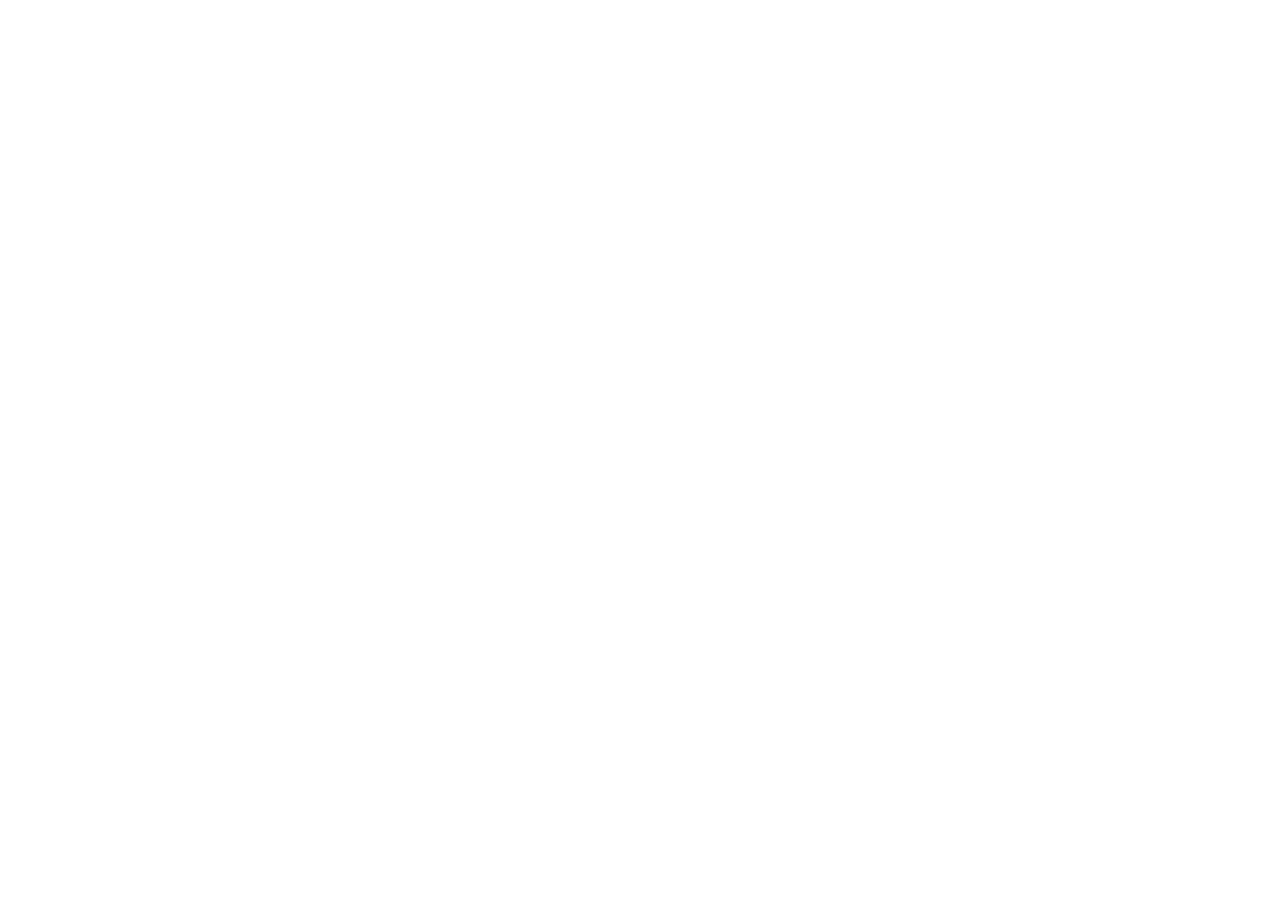
==== assets/templates/index.html @ 72d123b5 "rearranged files and paths" ====
<!DOCTYPE html>
<html lang="en-us">
  <head>
    <meta charset="UTF-8">
    <title>A Look Into The Olypmics</title>

    <!-- Leaflet CSS -->
    <link rel="stylesheet" href="https://unpkg.com/leaflet@1.3.3/dist/leaflet.css"
    integrity="sha512-Rksm5RenBEKSKFjgI3a41vrjkw4EVPlJ3+OiI65vTjIdo9brlAacEuKOiQ5OFh7cOI1bkDwLqdLw3Zg0cRJAAQ=="
    crossorigin=""/>

    <!-- d3 JavaScript -->
    <script src="https://d3js.org/d3.v5.min.js"></script>

    <!-- Our CSS -->
    <link rel="stylesheet" type="text/css" href="style.css">

  </head>
  <body>

    <!-- map div -->
    <div id="map"></div>


    <!-- Leaflet JS -->
    <script src="https://unpkg.com/leaflet@1.3.3/dist/leaflet.js"
    integrity="sha512-tAGcCfR4Sc5ZP5ZoVz0quoZDYX5aCtEm/eu1KhSLj2c9eFrylXZknQYmxUssFaVJKvvc0dJQixhGjG2yXWiV9Q=="
    crossorigin=""></script>
    <!-- API key -->
    <script type="text/javascript" src="config.js"></script>
      <!-- JS  -->
    <script type="text/javascript" src="../js/maplogic.js"></script>
 

  </body>
</html>
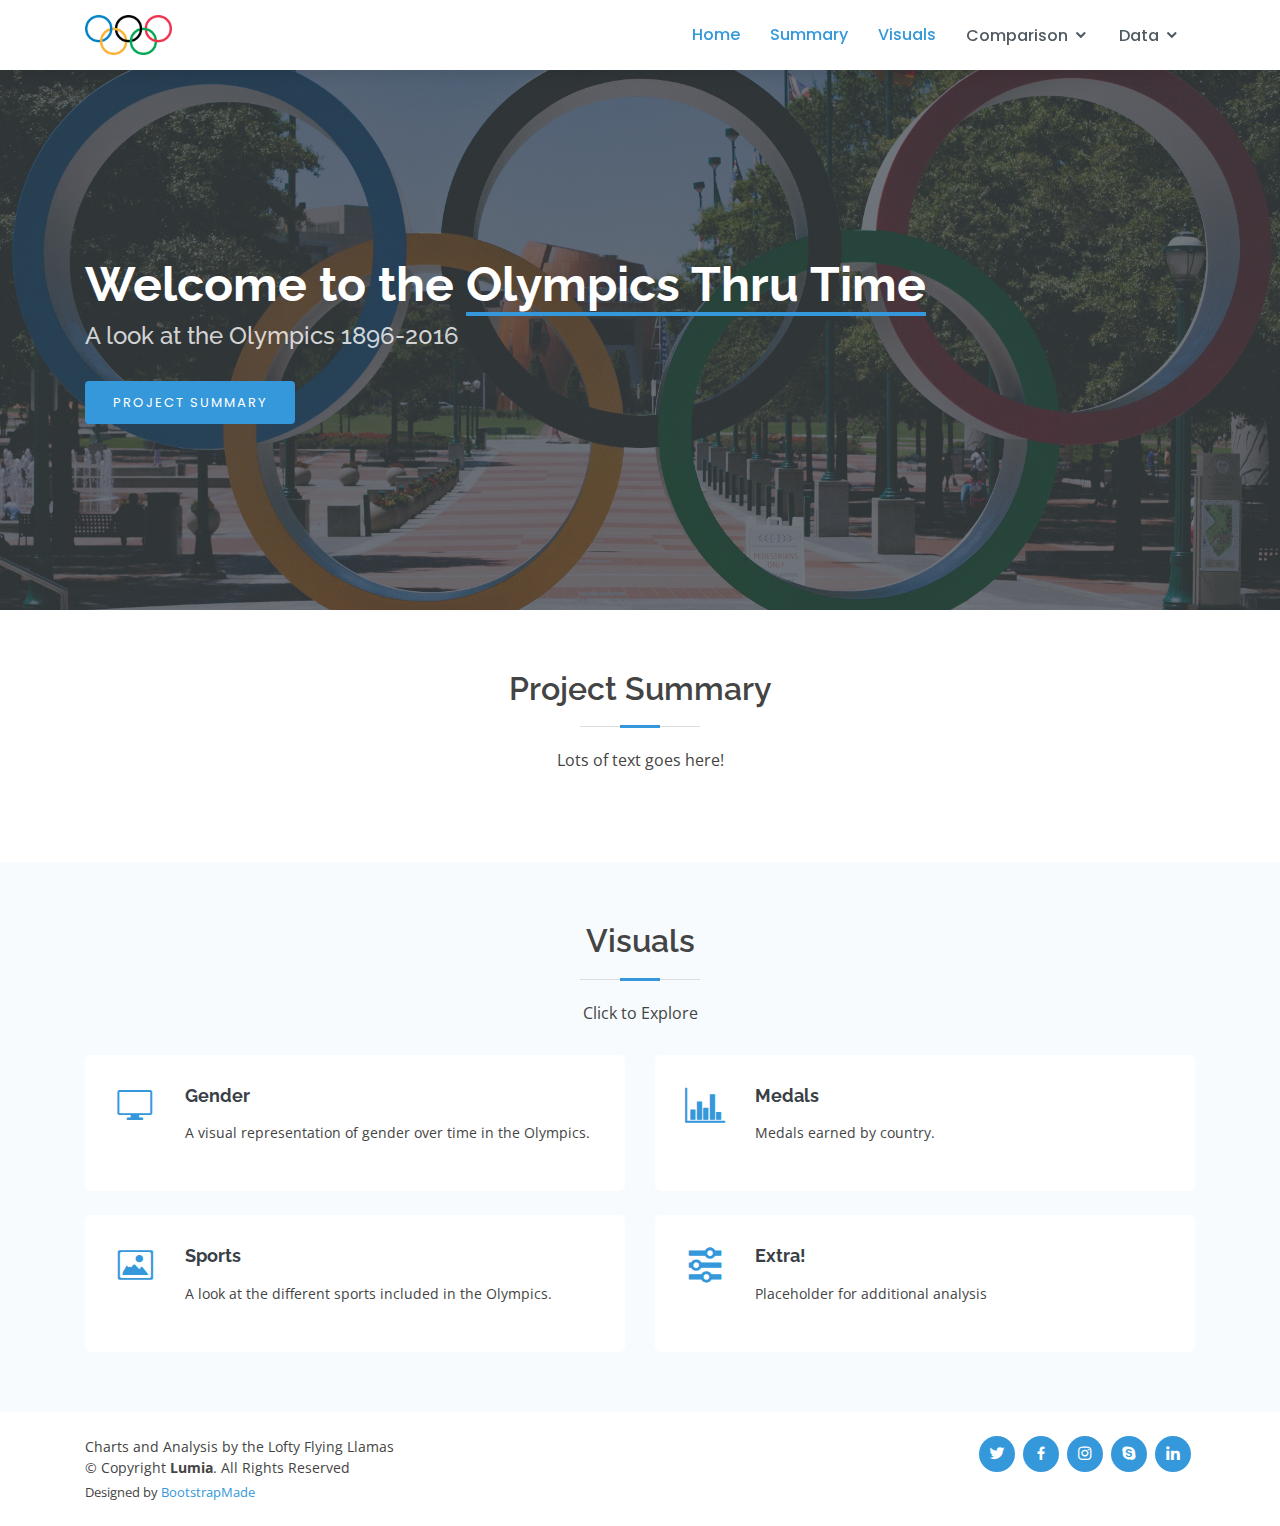
==== commit a415b77f: "add map div to medal html" ====
--- a/assets/templates/index.html
+++ b/assets/templates/index.html
@@ -1,37 +1,190 @@
+<!DOCTYPE html>
+<html lang="en">
 
-<!DOCTYPE html>
-<html lang="en-us">
-  <head>
-    <meta charset="UTF-8">
-    <title>A Look Into The Olypmics</title>
+<head>
+  <meta charset="utf-8">
+  <meta content="width=device-width, initial-scale=1.0" name="viewport">
 
-    <!-- Leaflet CSS -->
-    <link rel="stylesheet" href="https://unpkg.com/leaflet@1.3.3/dist/leaflet.css"
-    integrity="sha512-Rksm5RenBEKSKFjgI3a41vrjkw4EVPlJ3+OiI65vTjIdo9brlAacEuKOiQ5OFh7cOI1bkDwLqdLw3Zg0cRJAAQ=="
-    crossorigin=""/>
+  <title>Olympic Data Visuals</title>
+  <meta content="" name="descriptison">
+  <meta content="" name="keywords">
 
-    <!-- d3 JavaScript -->
-    <script src="https://d3js.org/d3.v5.min.js"></script>
+  <!-- Icon -->
+  <link href="../images/olympicmedal_sm.jpg" rel="icon">
 
-    <!-- Our CSS -->
-    <link rel="stylesheet" type="text/css" href="style.css">
+  <!-- Google Fonts -->
+  <link href="https://fonts.googleapis.com/css?family=Open+Sans:300,300i,400,400i,600,600i,700,700i|Raleway:300,300i,400,400i,500,500i,600,600i,700,700i|Poppins:300,300i,400,400i,500,500i,600,600i,700,700i" rel="stylesheet">
 
-  </head>
-  <body>
+  <!-- Vendor CSS Files -->
+  <link href="../vendor/bootstrap/css/bootstrap.min.css" rel="stylesheet">
+  <link href="../vendor/icofont/icofont.min.css" rel="stylesheet">
+  <link href="../vendor/boxicons/css/boxicons.min.css" rel="stylesheet">
+  <link href="../vendor/venobox/venobox.css" rel="stylesheet">
+  <link href="../vendor/owl.carousel/assets/owl.carousel.min.css" rel="stylesheet">
 
-    <!-- map div -->
-    <div id="map"></div>
+  <!-- Template Main CSS File -->
+  <link href="../css/style.css" rel="stylesheet">
+
+  <!-- =======================================================
+  * Template Name: Lumia - v2.1.0
+  * Template URL: https://bootstrapmade.com/lumia-bootstrap-business-template/
+  * Author: BootstrapMade.com
+  * License: https://bootstrapmade.com/license/
+  ======================================================== -->
+</head>
+
+<body>
+
+  <!-- ======= Header ======= -->
+  <header id="header" class="fixed-top d-flex align-items-center">
+    <div class="container d-flex align-items-center">
+
+      <div class="logo mr-auto">
+        <a href="index.html"> <img src="../images/olympic_icon.png"></a>
 
 
-    <!-- Leaflet JS -->
-    <script src="https://unpkg.com/leaflet@1.3.3/dist/leaflet.js"
-    integrity="sha512-tAGcCfR4Sc5ZP5ZoVz0quoZDYX5aCtEm/eu1KhSLj2c9eFrylXZknQYmxUssFaVJKvvc0dJQixhGjG2yXWiV9Q=="
-    crossorigin=""></script>
-    <!-- API key -->
-    <script type="text/javascript" src="config.js"></script>
-      <!-- JS  -->
-    <script type="text/javascript" src="../js/maplogic.js"></script>
- 
+        <!-- Uncomment below if you prefer to use an image logo -->
+        <!-- <a href="index.html"><img src="assets/img/logo.png" alt="" class="img-fluid"></a>-->
+      </div>
 
-  </body>
-</html>
+      <nav class="nav-menu d-none d-lg-block">
+        <ul>
+          <li class="active"><a href="index.html">Home</a></li>
+          <li class="active"><a href="#summary">Summary</a></li>
+          <li class="active"><a href="#visuals">Visuals</a></li>
+          <li class="drop-down"><a href="">Comparison</a>
+            <ul>
+              <li><a href="gender.html">Gender</a></li>
+              <li><a href="medals.html">Medals</a></li>
+              <li><a href="sports.html">Sports</a></li>
+            </ul>
+          </li>
+          <li class="drop-down"><a href="">Data</a>
+            <ul>
+              <li><a href="athletesdata.html">Athletes</a></li>
+              <li><a href="nocdata.html">NOC</a></li>
+              <li><a href="countriesdata.html">Countries</a></li>
+            </ul>
+          </li>
+        </ul>
+      </nav><!-- .nav-menu -->
+    </div>
+  </header><!-- End Header -->
+
+  <!-- ======= Hero Section ======= -->
+  <section id="hero" class="d-flex flex-column justify-content-center align-items-center">
+    <div class="container text-center text-md-left" data-aos="fade-up">
+      <h1>Welcome to the <span>Olympics Thru Time</span></h1>
+      <h2>A look at the Olympics 1896-2016</h2>
+      <a href="#summary" class="btn-get-started scrollto">Project Summary</a>
+    </div>
+  </section><!-- End Hero -->
+
+  <main id="main">
+
+    <!-- ======= Project Summary Section ======= -->
+    <section id="summary" class="summary">
+      <div class="container">
+
+        <div class="section-title">
+          <h2>Project Summary</h2>
+          <p>Lots of text goes here!</p>
+        </div>
+      </div>
+    </section><!-- End Project Summary Section -->
+
+
+    <!-- ======= Visuals Section ======= -->
+    <section id="visuals" class="visuals section-bg">
+      <div class="container">
+
+        <div class="section-title">
+          <h2>Visuals</h2>
+          <p>Click to Explore</p>
+        </div>
+
+        <div class="row">
+          <div class="col-md-6">
+            <div class="icon-box">
+              <i class="icofont-computer"></i>
+              <h4><a href="#">Gender</a></h4>
+              <p>A visual representation of gender over time in the Olympics.</p>
+            </div>
+          </div>
+          <div class="col-md-6 mt-4 mt-lg-0">
+            <div class="icon-box">
+              <i class="icofont-chart-bar-graph"></i>
+              <h4><a href="#">Medals</a></h4>
+              <p>Medals earned by country.</p>
+            </div>
+          </div>
+          <div class="col-md-6 mt-4">
+            <div class="icon-box">
+              <i class="icofont-image"></i>
+              <h4><a href="#">Sports</a></h4>
+              <p>A look at the different sports included in the Olympics.</p>
+            </div>
+          </div>
+          <div class="col-md-6 mt-4">
+            <div class="icon-box">
+              <i class="icofont-settings"></i>
+              <h4><a href="#">Extra!</a></h4>
+              <p>Placeholder for additional analysis</p>
+            </div>
+          </div>
+        </div>
+
+      </div>
+    </section><!-- End Visuals Section -->
+
+  </main><!-- End #main -->
+
+  <!-- ======= Footer ======= -->
+  <footer id="footer">
+
+        <div class="container d-md-flex py-4">
+
+      <div class="mr-md-auto text-center text-md-left">
+        <div class="copyright">
+          Charts and Analysis by the Lofty Flying Llamas<br/>
+          &copy; Copyright <strong><span>Lumia</span></strong>. All Rights Reserved
+        </div>
+        <div class="credits">
+          <!-- All the links in the footer should remain intact. -->
+          <!-- You can delete the links only if you purchased the pro version. -->
+          <!-- Licensing information: https://bootstrapmade.com/license/ -->
+          <!-- Purchase the pro version with working PHP/AJAX contact form: https://bootstrapmade.com/lumia-bootstrap-business-template/ -->
+          Designed by <a href="https://bootstrapmade.com/">BootstrapMade</a>
+        </div>
+      </div>
+      <div class="social-links text-center text-md-right pt-3 pt-md-0">
+        <a href="#" class="twitter"><i class="bx bxl-twitter"></i></a>
+        <a href="#" class="facebook"><i class="bx bxl-facebook"></i></a>
+        <a href="#" class="instagram"><i class="bx bxl-instagram"></i></a>
+        <a href="#" class="google-plus"><i class="bx bxl-skype"></i></a>
+        <a href="#" class="linkedin"><i class="bx bxl-linkedin"></i></a>
+      </div>
+    </div>
+  </footer><!-- End Footer -->
+
+  <a href="#" class="back-to-top"><i class="icofont-simple-up"></i></a>
+
+  <!-- Vendor JS Files -->
+  <script src="../vendor/jquery/jquery.min.js"></script>
+  <script src="../vendor/bootstrap/js/bootstrap.bundle.min.js"></script>
+  <script src="../vendor/jquery.easing/jquery.easing.min.js"></script>
+  <script src="../vendor/php-email-form/validate.js"></script>
+  <script src="../vendor/waypoints/jquery.waypoints.min.js"></script>
+  <script src="../vendor/counterup/counterup.min.js"></script>
+  <script src="../vendor/isotope-layout/isotope.pkgd.min.js"></script>
+  <script src="../vendor/venobox/venobox.min.js"></script>
+  <script src="../vendor/owl.carousel/owl.carousel.min.js"></script>
+
+  <!-- Template Main JS File -->
+  <script src="../js/main.js"></script>
+
+  <!-- maplogic JS File -->
+  <script src="../js/maplogic.js"></script>
+</body>
+
+</html>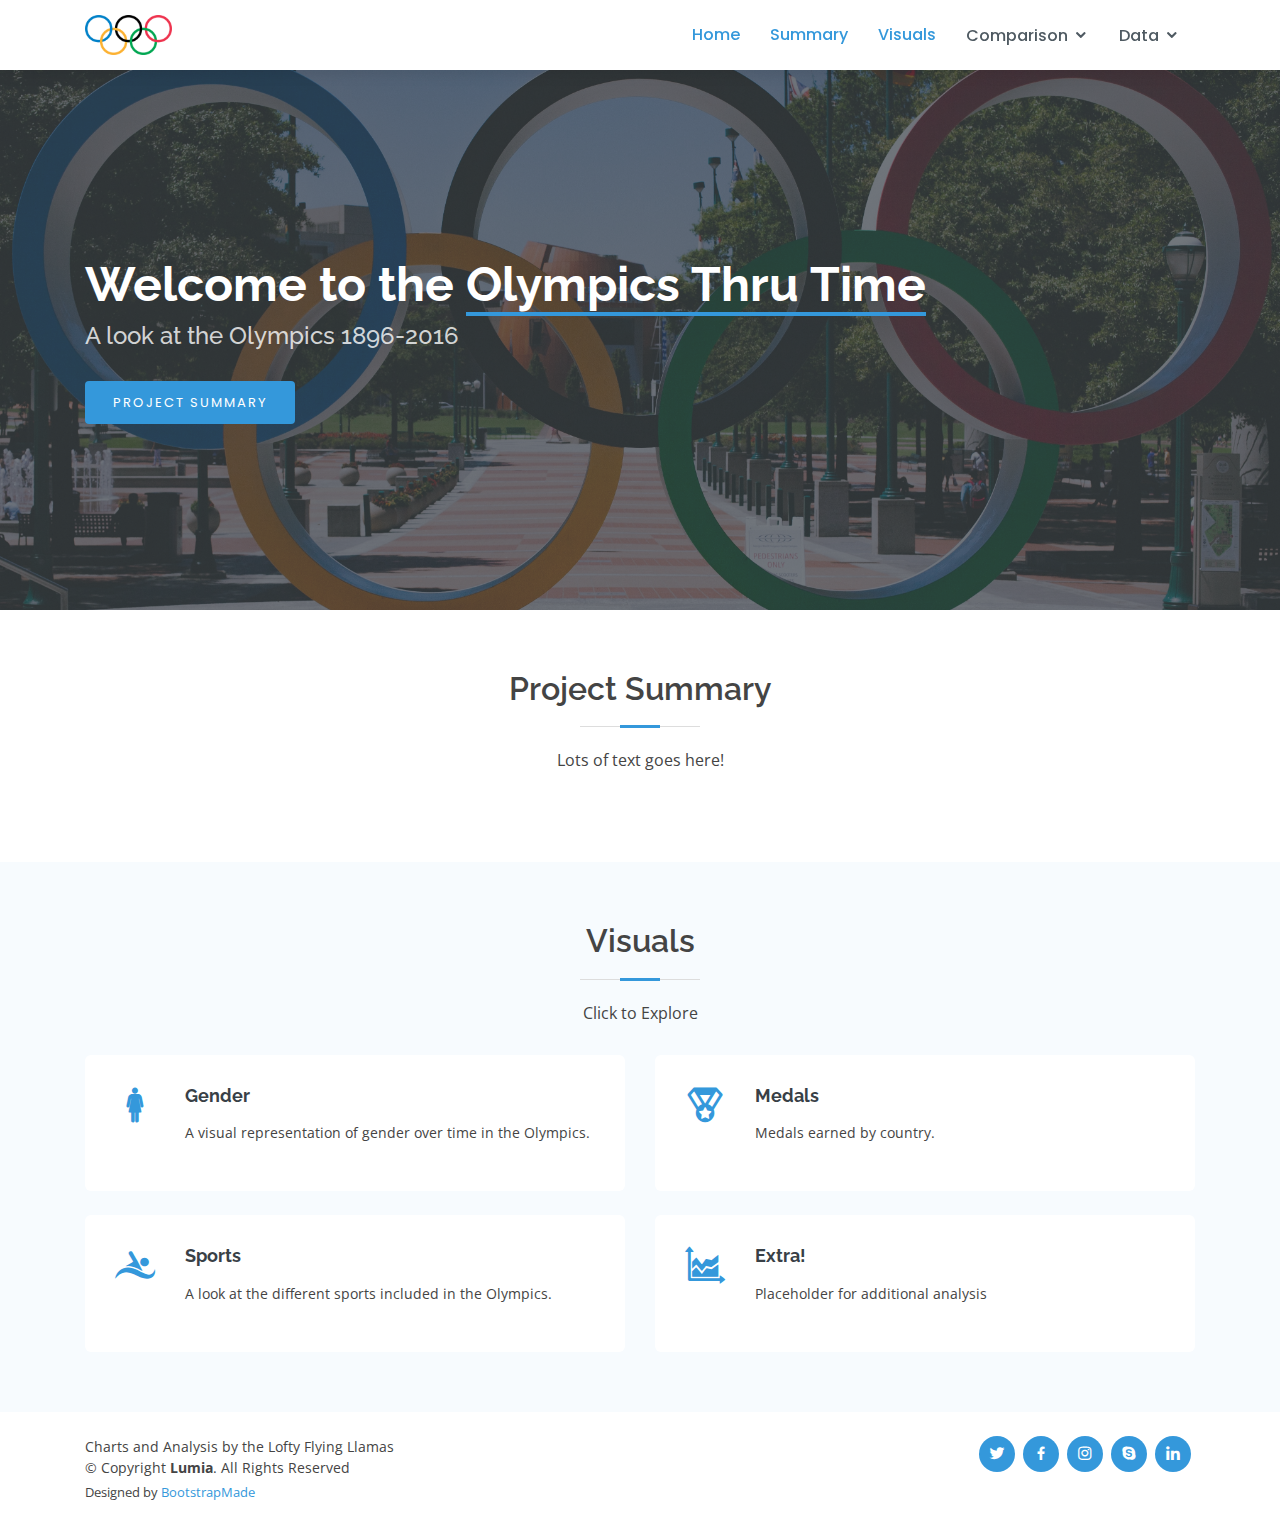
==== commit 31eac430: "update index.html" ====
--- a/assets/templates/index.html
+++ b/assets/templates/index.html
@@ -106,28 +106,28 @@
         <div class="row">
           <div class="col-md-6">
             <div class="icon-box">
-              <i class="icofont-computer"></i>
-              <h4><a href="#">Gender</a></h4>
+              <i class="icofont-female"></i>
+              <h4><a href="gender.html">Gender</a></h4>
               <p>A visual representation of gender over time in the Olympics.</p>
             </div>
           </div>
           <div class="col-md-6 mt-4 mt-lg-0">
             <div class="icon-box">
-              <i class="icofont-chart-bar-graph"></i>
-              <h4><a href="#">Medals</a></h4>
+              <i class="icofont-medal"></i>
+              <h4><a href="medals.html">Medals</a></h4>
               <p>Medals earned by country.</p>
             </div>
           </div>
           <div class="col-md-6 mt-4">
             <div class="icon-box">
-              <i class="icofont-image"></i>
-              <h4><a href="#">Sports</a></h4>
+              <i class="icofont-swimmer"></i>
+              <h4><a href="sports.html">Sports</a></h4>
               <p>A look at the different sports included in the Olympics.</p>
             </div>
           </div>
           <div class="col-md-6 mt-4">
             <div class="icon-box">
-              <i class="icofont-settings"></i>
+              <i class="icofont-chart-arrows-axis"></i>
               <h4><a href="#">Extra!</a></h4>
               <p>Placeholder for additional analysis</p>
             </div>
@@ -183,8 +183,6 @@
   <!-- Template Main JS File -->
   <script src="../js/main.js"></script>
 
-  <!-- maplogic JS File -->
-  <script src="../js/maplogic.js"></script>
 </body>
 
 </html>--- a/assets/css/style.css
+++ b/assets/css/style.css
@@ -569,42 +569,42 @@
 /*--------------------------------------------------------------
 # Inner page
 --------------------------------------------------------------*/
-.inner-page .icon-box {
+.inner .icon-box {
   padding: 30px;
   border-radius: 6px;
-  background: #384046;
+  background: #fff;
   transition: ease-in-out 0.3s;
 }
 
-.inner-page .icon-box i {
+.inner .icon-box i {
   float: left;
   color: #3498db;
   font-size: 40px;
 }
 
-.inner-page .icon-box h4 {
+.inner .icon-box h4 {
   margin-left: 70px;
   font-weight: 700;
   margin-bottom: 15px;
   font-size: 18px;
 }
 
-.inner-page .icon-box h4 a {
+.inner .icon-box h4 a {
   color: #384046;
   transition: 0.3s;
 }
 
-.inner-page .icon-box p {
+.inner .icon-box p {
   margin-left: 70px;
   line-height: 24px;
   font-size: 14px;
 }
 
-.inner-page .icon-box:hover {
+.inner .icon-box:hover {
   box-shadow: 0px 2px 22px rgba(0, 0, 0, 0.08);
 }
 
-.inner-page .icon-box:hover h4 a {
+.inner .icon-box:hover h4 a {
   color: #3498db;
 }
 
